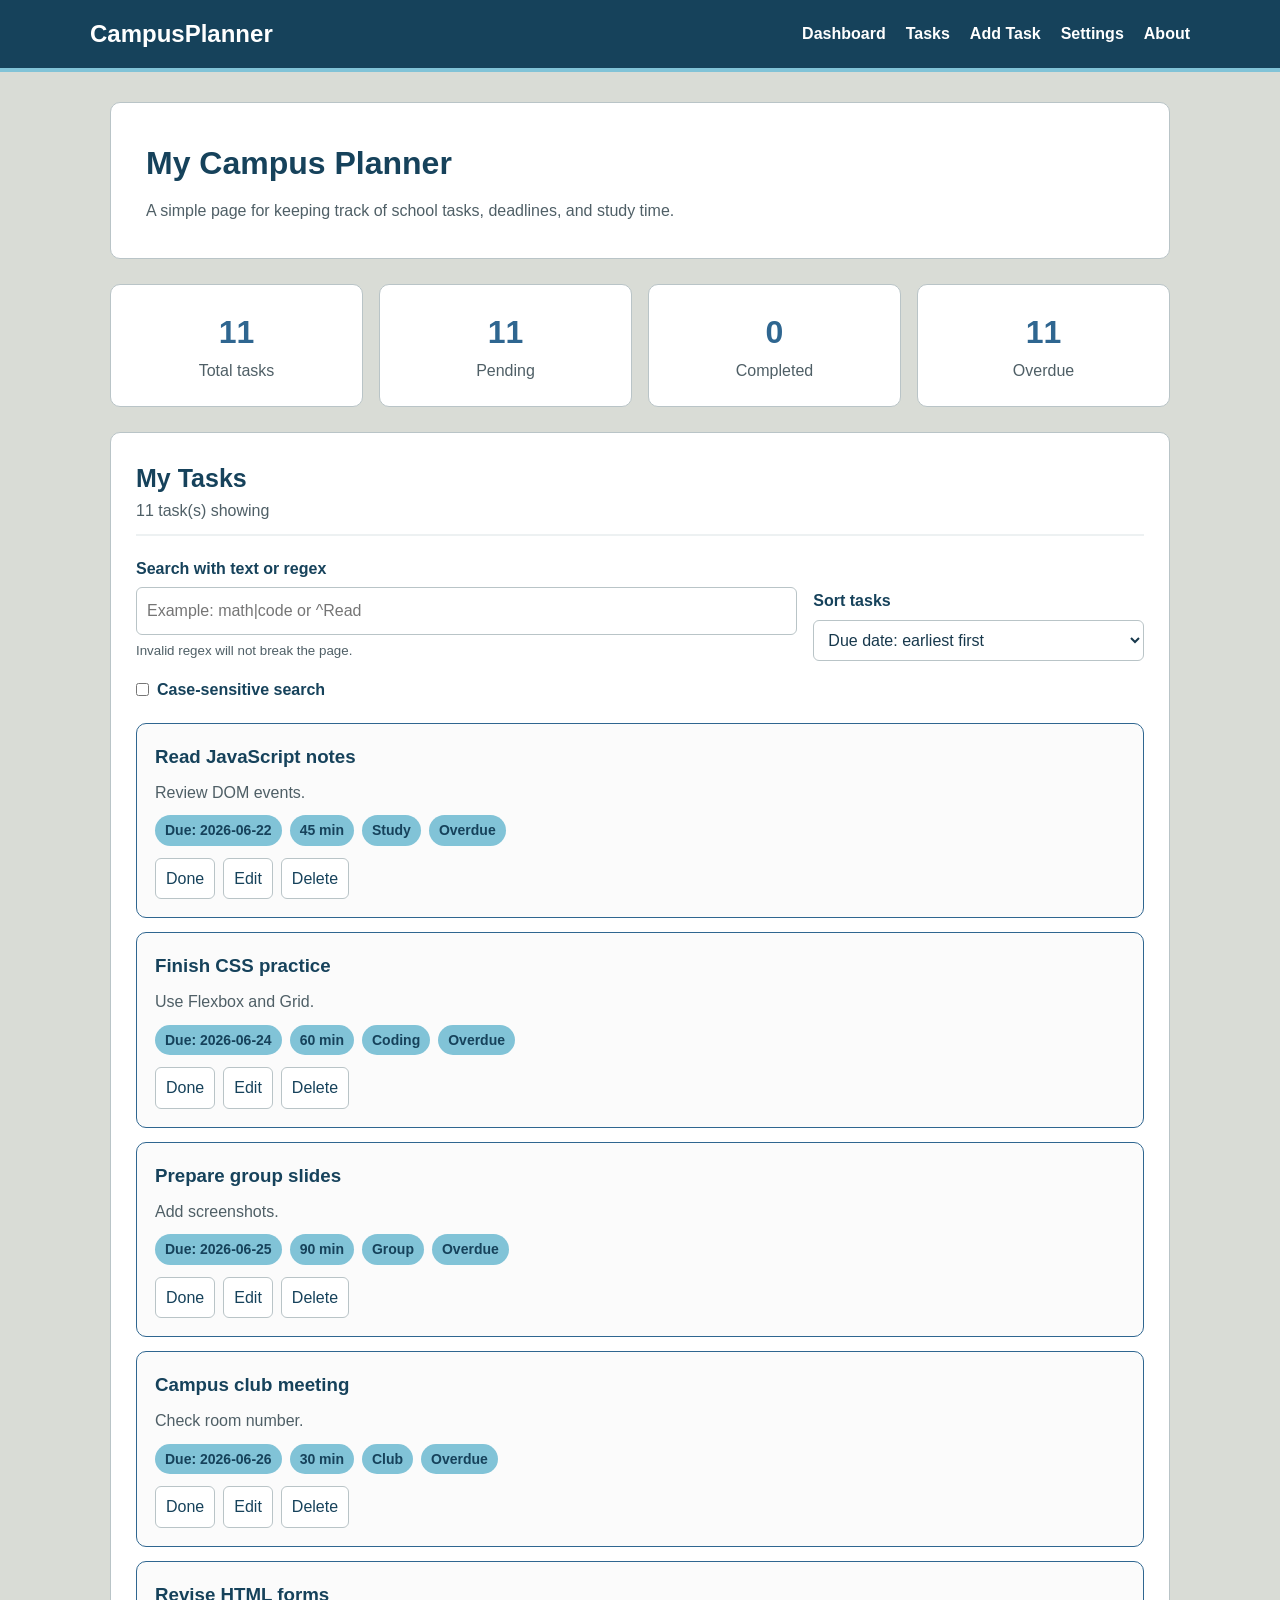
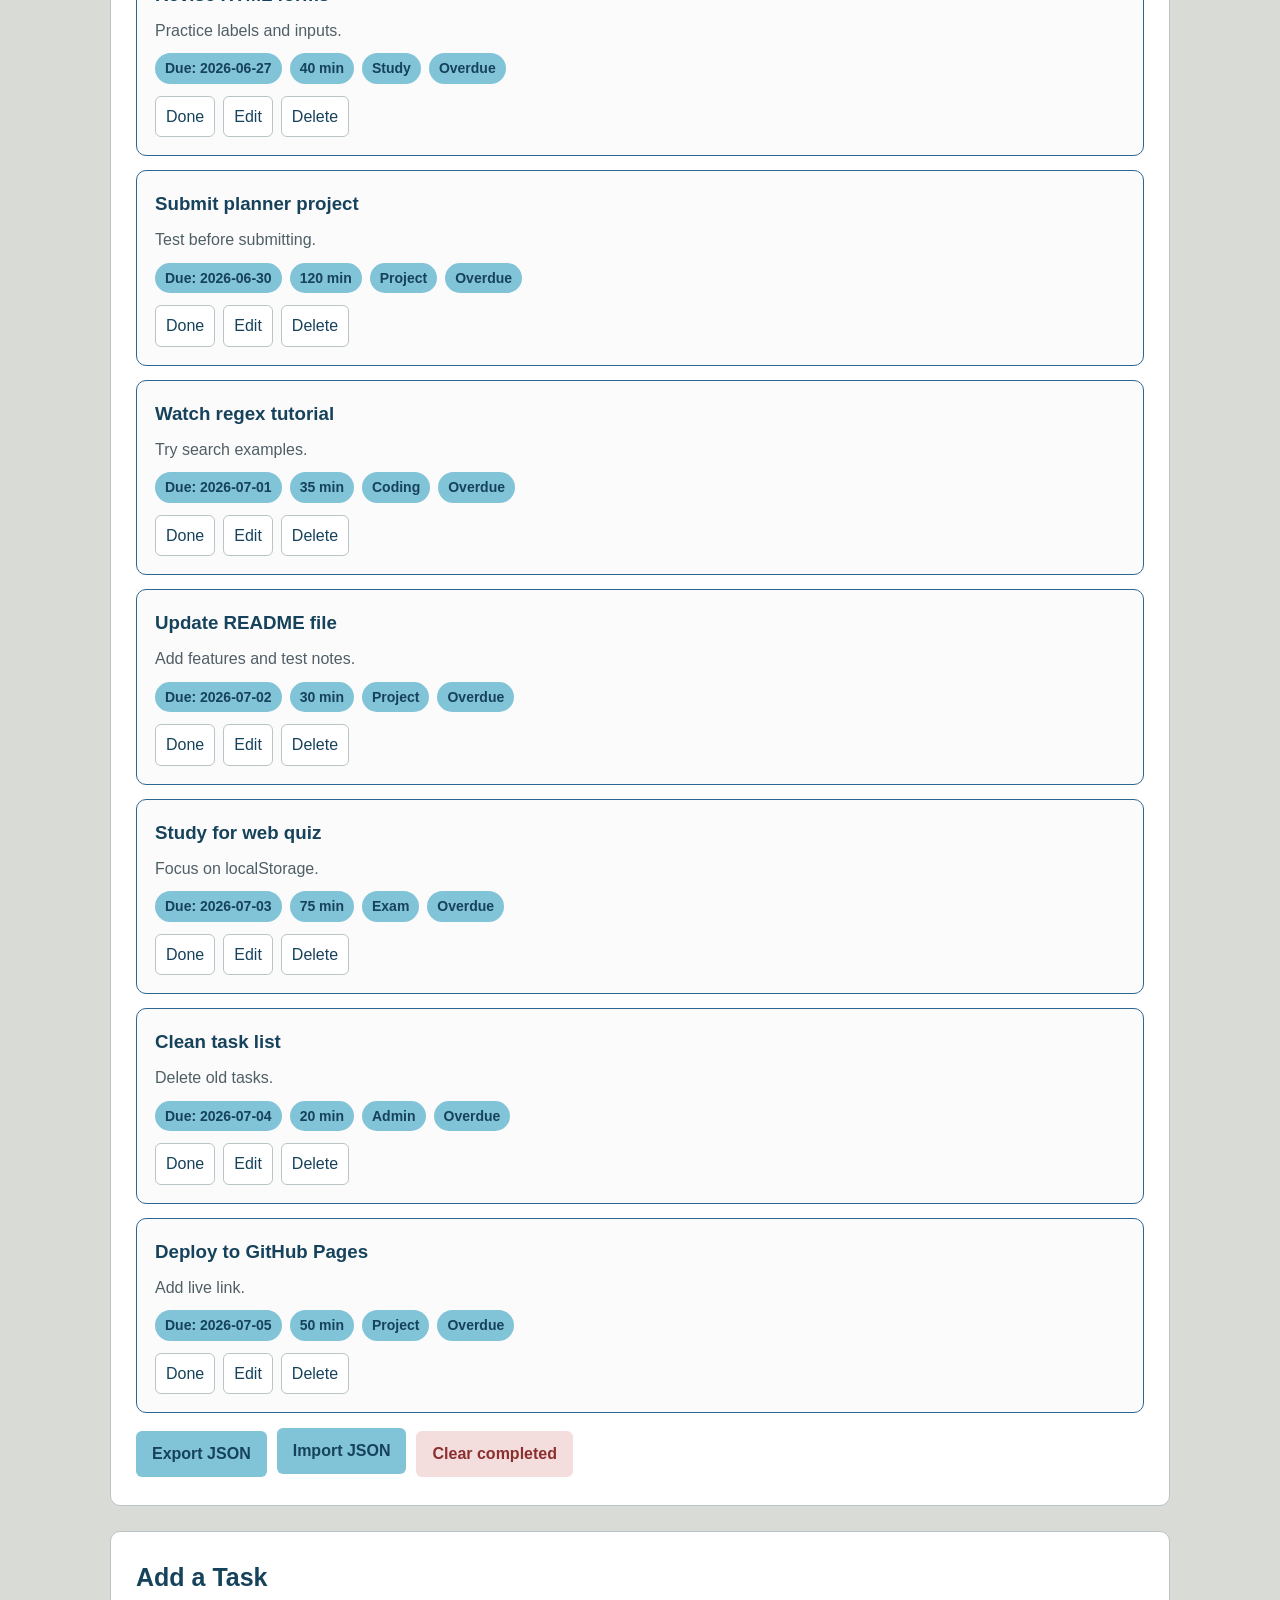
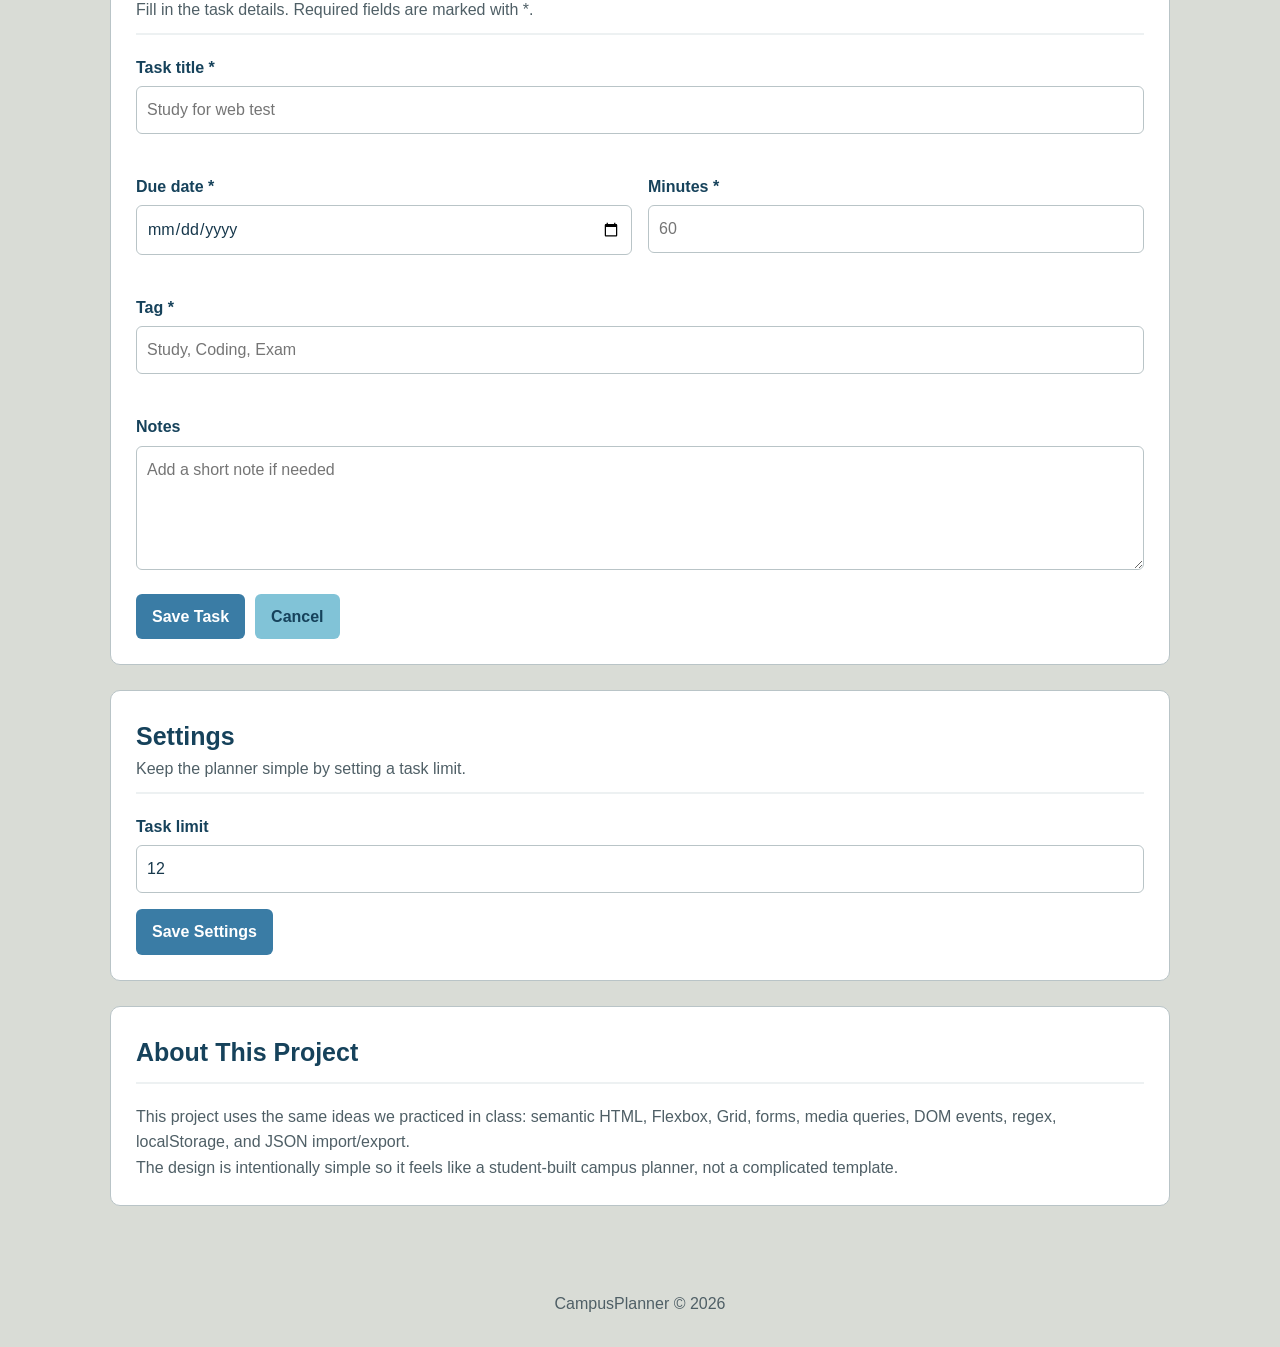
==== index.html @ 66c6c23c "Final project" ====
<!DOCTYPE html>
<html lang="en">
<head>
  <meta charset="UTF-8">
  <meta name="viewport" content="width=device-width, initial-scale=1.0">
  <title>CampusPlanner</title>
  <link rel="stylesheet" href="styles/main.css">
  <script defer src="scripts/app.js"></script>
</head>
<body>
  <a class="skip-link" href="#main-content">Skip to main content</a>

  <header>
    <nav>
      <h1>CampusPlanner</h1>
      <button class="menu-button" id="menuButton" aria-label="Open navigation" aria-expanded="false">☰</button>
      <ul id="mainMenu">
        <li><a class="nav-link" href="#dashboard">Dashboard</a></li>
        <li><a class="nav-link" href="#tasks">Tasks</a></li>
        <li><a class="nav-link" href="#add-task">Add Task</a></li>
        <li><a class="nav-link" href="#settings">Settings</a></li>
        <li><a class="nav-link" href="#about">About</a></li>
      </ul>
    </nav>
  </header>

  <main id="main-content">
    <p class="screen-reader-only" id="messageBox" aria-live="polite"></p>

    <section class="hero" id="dashboard">
      <h2>My Campus Planner</h2>
      <p>A simple page for keeping track of school tasks, deadlines, and study time.</p>
    </section>

    <section class="stats-grid" aria-label="Task summary">
      <article class="stat-card">
        <h3 id="totalTasks">0</h3>
        <p>Total tasks</p>
      </article>
      <article class="stat-card">
        <h3 id="pendingTasks">0</h3>
        <p>Pending</p>
      </article>
      <article class="stat-card">
        <h3 id="completedTasks">0</h3>
        <p>Completed</p>
      </article>
      <article class="stat-card">
        <h3 id="overdueTasks">0</h3>
        <p>Overdue</p>
      </article>
    </section>

    <p class="notice hidden" id="limitNotice" role="alert"></p>

    <section class="card" id="tasks">
      <div class="section-title">
        <h2>My Tasks</h2>
        <p id="taskCount">No tasks yet.</p>
      </div>

      <div class="tools">
        <div>
          <label for="searchInput">Search with text or regex</label>
          <input id="searchInput" type="text" placeholder="Example: math|code or ^Read">
          <small id="searchHelp">Invalid regex will not break the page.</small>
        </div>

        <div>
          <label for="sortSelect">Sort tasks</label>
          <select id="sortSelect">
            <option value="dateAsc">Due date: earliest first</option>
            <option value="dateDesc">Due date: latest first</option>
            <option value="titleAsc">Title: A to Z</option>
            <option value="durationAsc">Duration: shortest first</option>
          </select>
        </div>

        <label class="checkbox-line">
          <input id="caseCheck" type="checkbox">
          Case-sensitive search
        </label>
      </div>

      <div class="task-list" id="taskList"></div>

      <div class="button-row">
        <button class="secondary-button" id="exportButton" type="button">Export JSON</button>
        <label class="secondary-button file-label" for="importFile">Import JSON</label>
        <input class="screen-reader-only" id="importFile" type="file" accept=".json,application/json">
        <button class="danger-button" id="clearDoneButton" type="button">Clear completed</button>
      </div>
    </section>

    <section class="card" id="add-task">
      <div class="section-title">
        <h2 id="formHeading">Add a Task</h2>
        <p>Fill in the task details. Required fields are marked with *.</p>
      </div>

      <form id="taskForm" novalidate>
        <input id="editId" type="hidden">

        <div class="form-group">
          <label for="titleInput">Task title *</label>
          <input id="titleInput" type="text" placeholder="Study for web test">
          <span class="error-text" id="titleError"></span>
        </div>

        <div class="form-row">
          <div class="form-group">
            <label for="dateInput">Due date *</label>
            <input id="dateInput" type="date">
            <span class="error-text" id="dateError"></span>
          </div>

          <div class="form-group">
            <label for="durationInput">Minutes *</label>
            <input id="durationInput" type="number" min="15" max="600" placeholder="60">
            <span class="error-text" id="durationError"></span>
          </div>
        </div>

        <div class="form-group">
          <label for="tagInput">Tag *</label>
          <input id="tagInput" type="text" placeholder="Study, Coding, Exam">
          <span class="error-text" id="tagError"></span>
        </div>

        <div class="form-group">
          <label for="notesInput">Notes</label>
          <textarea id="notesInput" rows="4" placeholder="Add a short note if needed"></textarea>
        </div>

        <div class="button-row">
          <button class="main-button" id="saveButton" type="submit">Save Task</button>
          <button class="secondary-button" id="cancelEditButton" type="button">Cancel</button>
        </div>
      </form>
    </section>

    <section class="card" id="settings">
      <div class="section-title">
        <h2>Settings</h2>
        <p>Keep the planner simple by setting a task limit.</p>
      </div>

      <form id="settingsForm">
        <div class="form-group">
          <label for="taskLimitInput">Task limit</label>
          <input id="taskLimitInput" type="number" min="3" max="30" value="12">
        </div>
        <button class="main-button" type="submit">Save Settings</button>
      </form>
    </section>

    <section class="card" id="about">
      <div class="section-title">
        <h2>About This Project</h2>
      </div>
      <p>This project uses the same ideas we practiced in class: semantic HTML, Flexbox, Grid, forms, media queries, DOM events, regex, localStorage, and JSON import/export.</p>
      <p>The design is intentionally simple so it feels like a student-built campus planner, not a complicated template.</p>
    </section>
  </main>

  <footer>
    <p>CampusPlanner &copy; 2026</p>
  </footer>
</body>
</html>
---- styles/main.css ----
:root {
  --baltic-blue: #2f6690ff;
  --cerulean: #3a7ca5ff;
  --alabaster-grey: #d9dcd6ff;
  --yale-blue: #16425bff;
  --sky-blue-light: #81c3d7ff;

  --main-color: var(--yale-blue);
  --second-color: var(--baltic-blue);
  --button-color: var(--cerulean);
  --page-bg: var(--alabaster-grey);
  --highlight-color: var(--sky-blue-light);
  --card-bg: #ffffff;
  --text-color: #17384c;
  --soft-text: #4f5f66;
  --line-color: #b9c4c7;
  --danger-color: #8b2f2f;
  --radius: 10px;
}

* {
  margin: 0;
  padding: 0;
  box-sizing: border-box;
}

html {
  scroll-behavior: smooth;
  scroll-padding-top: 90px;
}

body {
  font-family: Arial, Helvetica, sans-serif;
  line-height: 1.6;
  background-color: var(--page-bg);
  color: var(--text-color);
}

button,
input,
select,
textarea {
  font: inherit;
}

button,
a {
  cursor: pointer;
}

p {
  color: var(--soft-text);
}

.skip-link {
  position: absolute;
  top: -100px;
  left: 15px;
  background-color: var(--main-color);
  color: white;
  padding: 10px 14px;
  border-radius: 6px;
  z-index: 200;
}

.skip-link:focus {
  top: 12px;
}

.screen-reader-only {
  position: absolute;
  width: 1px;
  height: 1px;
  overflow: hidden;
  clip: rect(0, 0, 0, 0);
  white-space: nowrap;
}

.hidden {
  display: none;
}

:focus-visible {
  outline: 3px solid var(--highlight-color);
  outline-offset: 3px;
}

header {
  background-color: var(--main-color);
  padding: 15px 5%;
  position: sticky;
  top: 0;
  z-index: 100;
  border-bottom: 4px solid var(--highlight-color);
}

nav {
  max-width: 1100px;
  margin: 0 auto;
  display: flex;
  justify-content: space-between;
  align-items: center;
  gap: 20px;
}

nav h1 {
  color: white;
  font-size: 24px;
}

nav ul {
  list-style: none;
  display: flex;
  gap: 20px;
}

nav a {
  color: white;
  text-decoration: none;
  font-weight: bold;
}

nav a:hover,
nav a.active {
  color: var(--highlight-color);
  text-decoration: underline;
}

.menu-button {
  display: none;
  background: none;
  border: 1px solid white;
  color: white;
  padding: 4px 10px;
  border-radius: 6px;
  font-size: 22px;
}

main {
  max-width: 1100px;
  margin: 0 auto;
  padding: 30px 20px;
}

.hero,
.card,
.stat-card {
  background-color: var(--card-bg);
  border: 1px solid var(--line-color);
  border-radius: var(--radius);
}

.hero {
  padding: 35px;
  margin-bottom: 25px;
}

.hero h2 {
  color: var(--main-color);
  font-size: 32px;
  margin-bottom: 8px;
}

.stats-grid {
  display: grid;
  grid-template-columns: repeat(4, 1fr);
  gap: 16px;
  margin-bottom: 25px;
}

.stat-card {
  padding: 22px;
  text-align: center;
}

.stat-card h3 {
  color: var(--second-color);
  font-size: 32px;
}

.card {
  padding: 25px;
  margin-bottom: 25px;
}

.section-title {
  margin-bottom: 20px;
  border-bottom: 2px solid #edf1f2;
  padding-bottom: 10px;
}

.section-title h2 {
  color: var(--main-color);
  font-size: 25px;
}

.tools {
  display: grid;
  grid-template-columns: 2fr 1fr;
  gap: 16px;
  align-items: end;
  margin-bottom: 20px;
}

label {
  display: block;
  font-weight: bold;
  color: var(--main-color);
  margin-bottom: 6px;
}

input,
select,
textarea {
  width: 100%;
  border: 1px solid var(--line-color);
  border-radius: 6px;
  padding: 10px;
  background-color: white;
  color: var(--text-color);
}

small {
  display: block;
  color: var(--soft-text);
  margin-top: 5px;
}

.checkbox-line {
  display: flex;
  align-items: center;
  gap: 8px;
  margin-bottom: 0;
}

.checkbox-line input {
  width: auto;
}

.form-row {
  display: grid;
  grid-template-columns: 1fr 1fr;
  gap: 16px;
}

.form-group {
  margin-bottom: 16px;
}

.error-text {
  display: block;
  min-height: 20px;
  color: var(--danger-color);
  font-size: 14px;
  margin-top: 4px;
}

.input-error {
  border-color: var(--danger-color);
}

.button-row {
  display: flex;
  flex-wrap: wrap;
  gap: 10px;
  align-items: center;
  margin-top: 15px;
}

.main-button,
.secondary-button,
.danger-button {
  border: none;
  border-radius: 6px;
  padding: 10px 16px;
  font-weight: bold;
  text-decoration: none;
  display: inline-block;
}

.main-button {
  background-color: var(--button-color);
  color: white;
}

.main-button:hover {
  background-color: var(--second-color);
}

.secondary-button {
  background-color: var(--highlight-color);
  color: var(--main-color);
}

.secondary-button:hover {
  background-color: #b5deea;
}

.danger-button {
  background-color: #f4dddd;
  color: var(--danger-color);
}

.notice {
  background-color: var(--highlight-color);
  color: var(--main-color);
  border: 1px solid var(--cerulean);
  padding: 12px 16px;
  border-radius: var(--radius);
  margin-bottom: 20px;
  font-weight: bold;
}

.task-list {
  display: grid;
  gap: 14px;
}

.task-card {
  border: 1px solid var(--line-color);
  border-radius: var(--radius);
  padding: 18px;
  background-color: #fbfbfb;
}

.task-card.done {
  background-color: #eef6f8;
}

.task-card.overdue {
  border-color: var(--baltic-blue);
}

.task-card h3 {
  color: var(--main-color);
  margin-bottom: 8px;
}

.task-card.done h3 {
  text-decoration: line-through;
}

.task-info {
  display: flex;
  flex-wrap: wrap;
  gap: 8px;
  margin: 10px 0;
}

.task-info span,
.tag {
  background-color: var(--highlight-color);
  color: var(--main-color);
  padding: 4px 10px;
  border-radius: 20px;
  font-size: 14px;
  font-weight: bold;
}

.task-actions {
  display: flex;
  flex-wrap: wrap;
  gap: 8px;
  margin-top: 12px;
}

.task-actions button {
  border: 1px solid var(--line-color);
  background-color: white;
  color: var(--main-color);
  border-radius: 6px;
  padding: 7px 10px;
}

.task-actions button:hover {
  background-color: var(--highlight-color);
}

mark {
  background-color: var(--highlight-color);
  color: var(--main-color);
  padding: 0 2px;
}

footer {
  text-align: center;
  padding: 30px 20px;
}

@media screen and (max-width: 768px) {
  nav {
    align-items: flex-start;
  }

  .menu-button {
    display: block;
  }

  nav ul {
    display: none;
    position: absolute;
    top: 62px;
    right: 5%;
    left: 5%;
    background-color: var(--main-color);
    border: 1px solid var(--highlight-color);
    border-radius: var(--radius);
    padding: 15px;
    flex-direction: column;
  }

  nav ul.open {
    display: flex;
  }

  .stats-grid,
  .tools,
  .form-row {
    grid-template-columns: 1fr;
  }

  .hero {
    padding: 25px;
  }

  .hero h2 {
    font-size: 26px;
  }
}

@media screen and (max-width: 520px) {
  main {
    padding: 20px 12px;
  }

  .card,
  .hero,
  .stat-card {
    padding: 18px;
  }
}
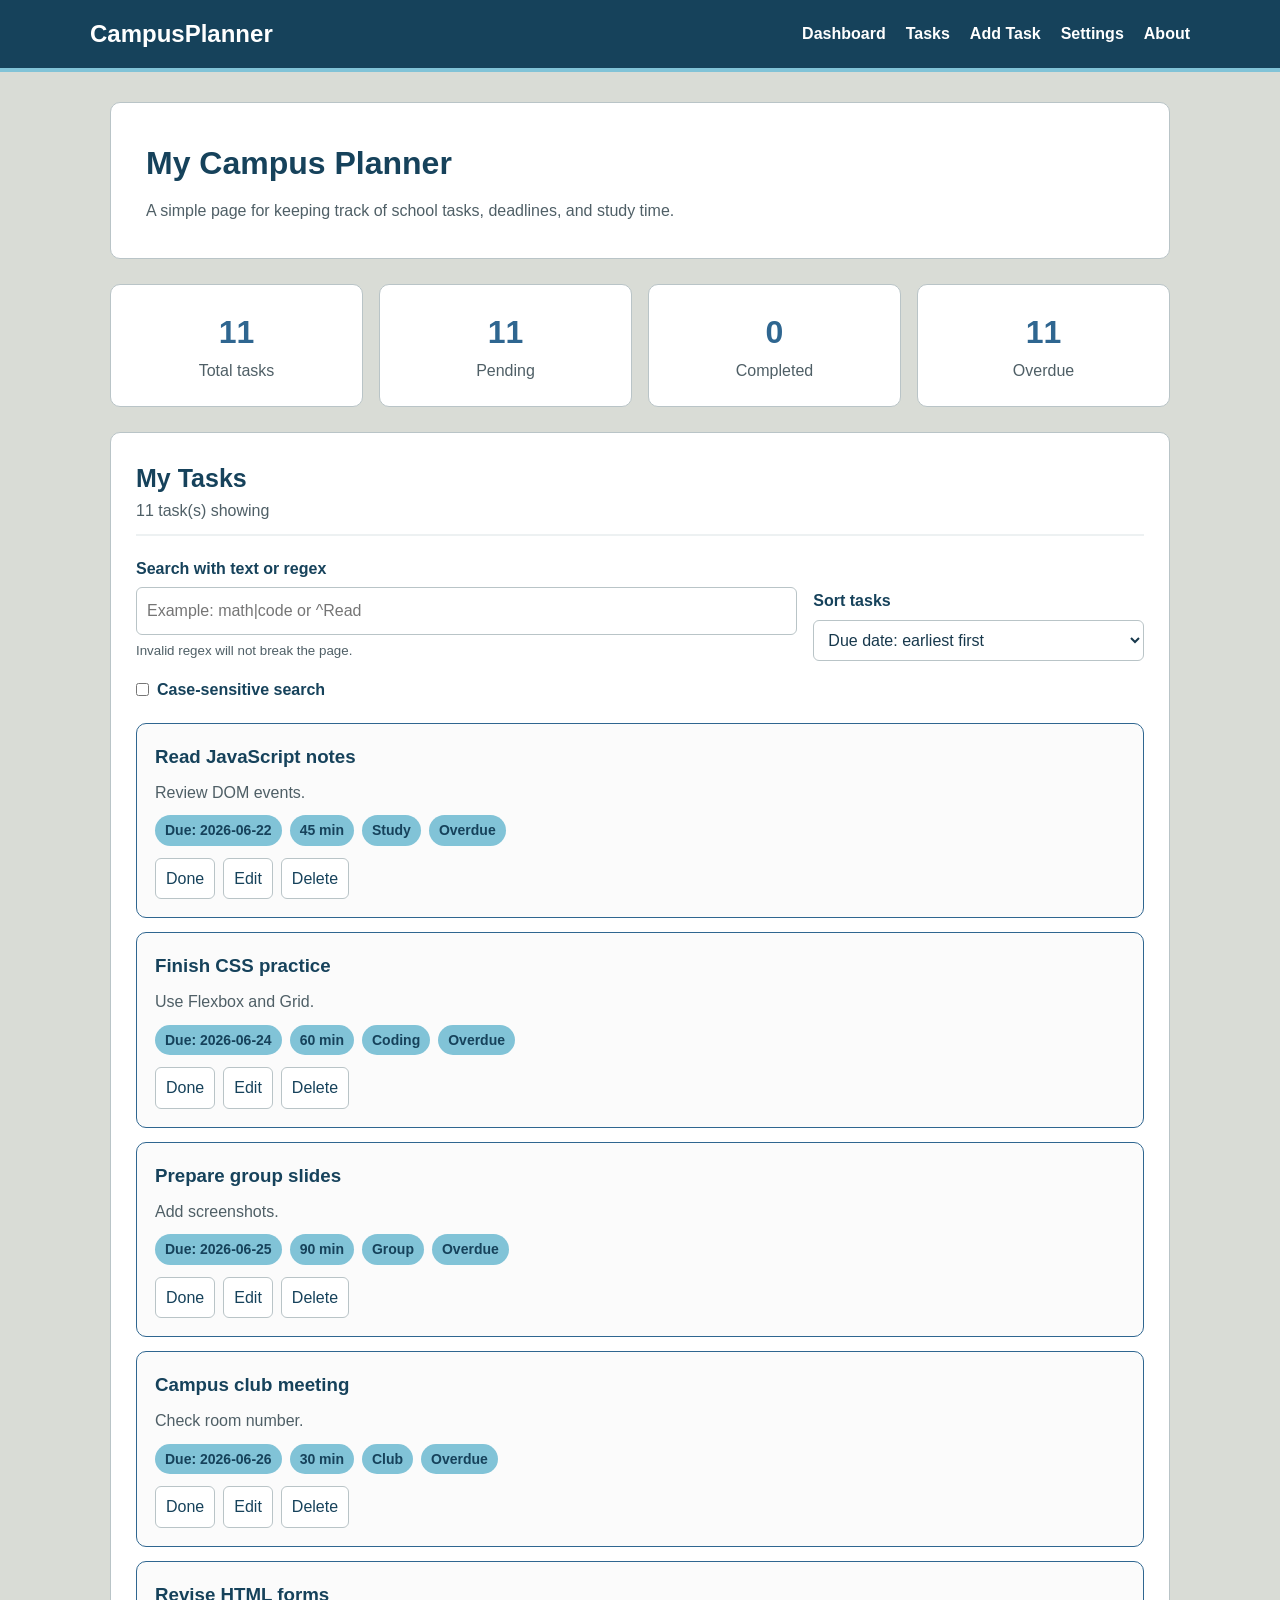
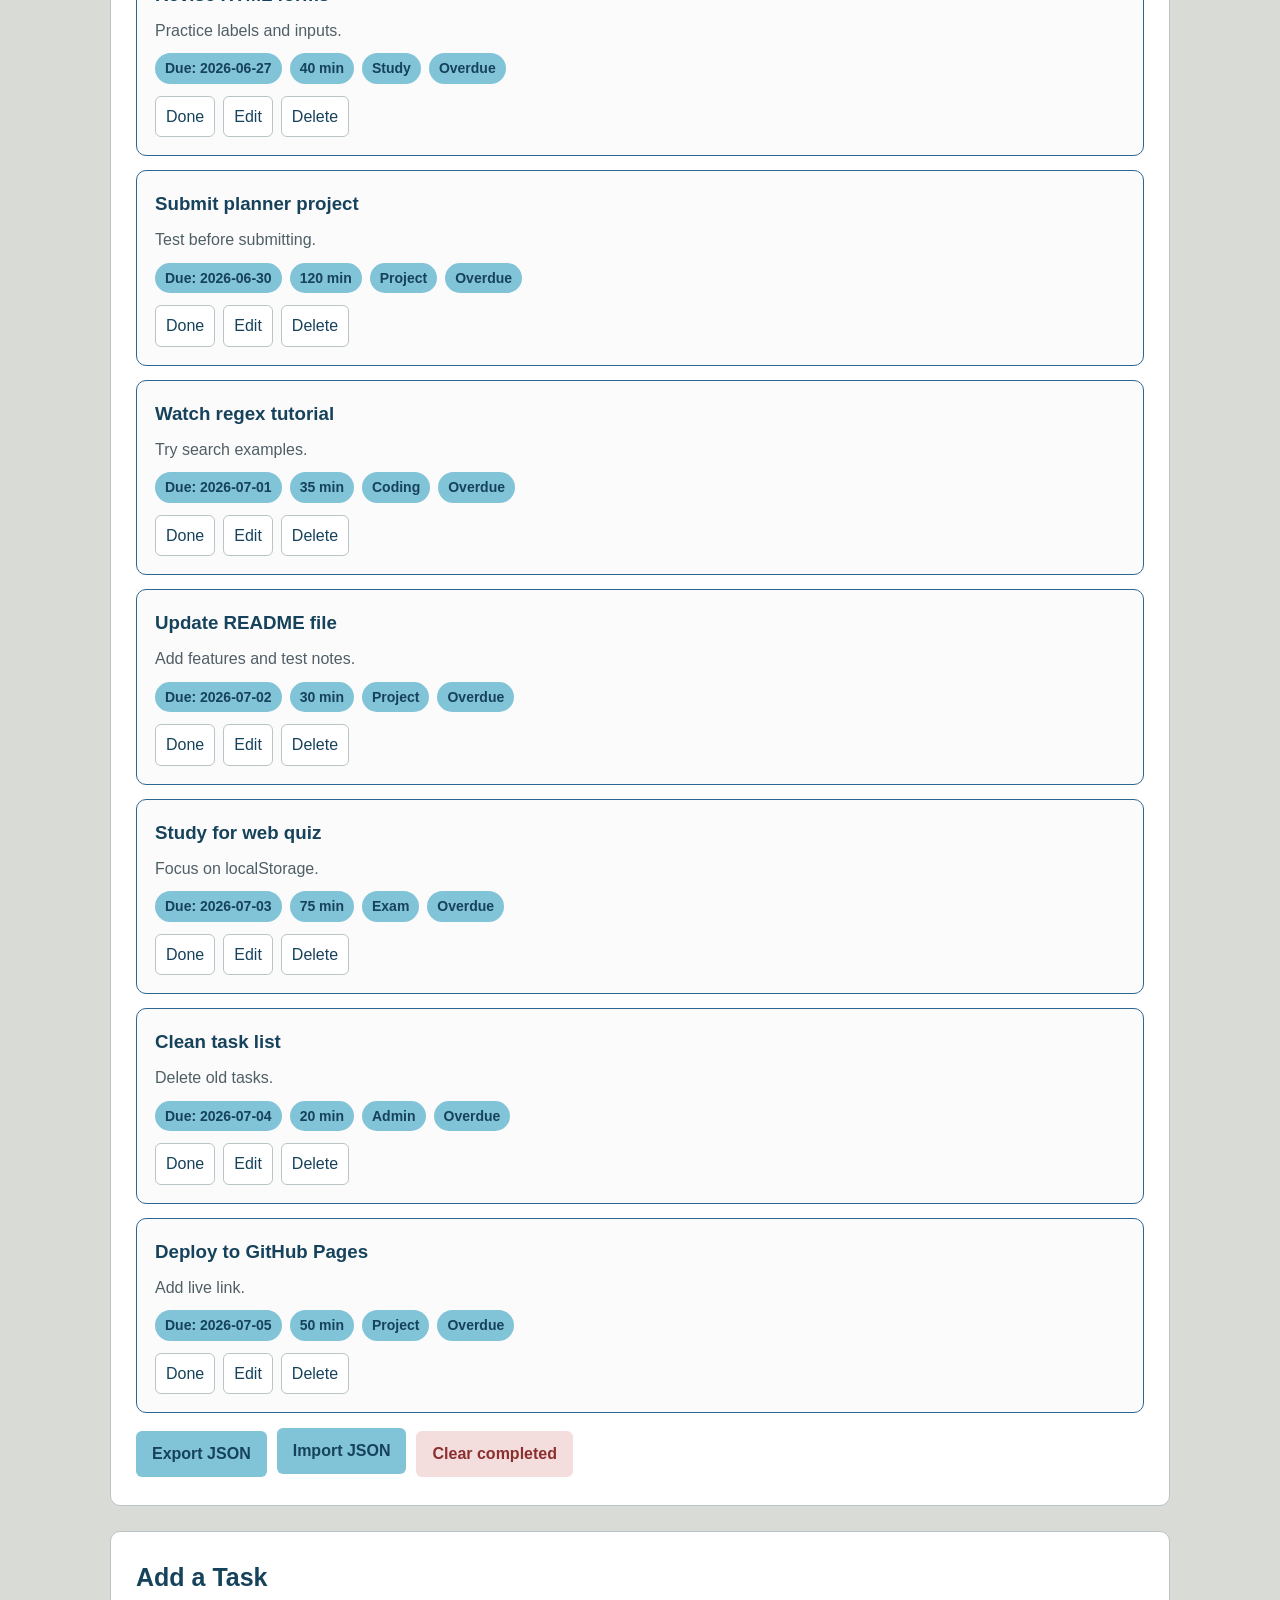
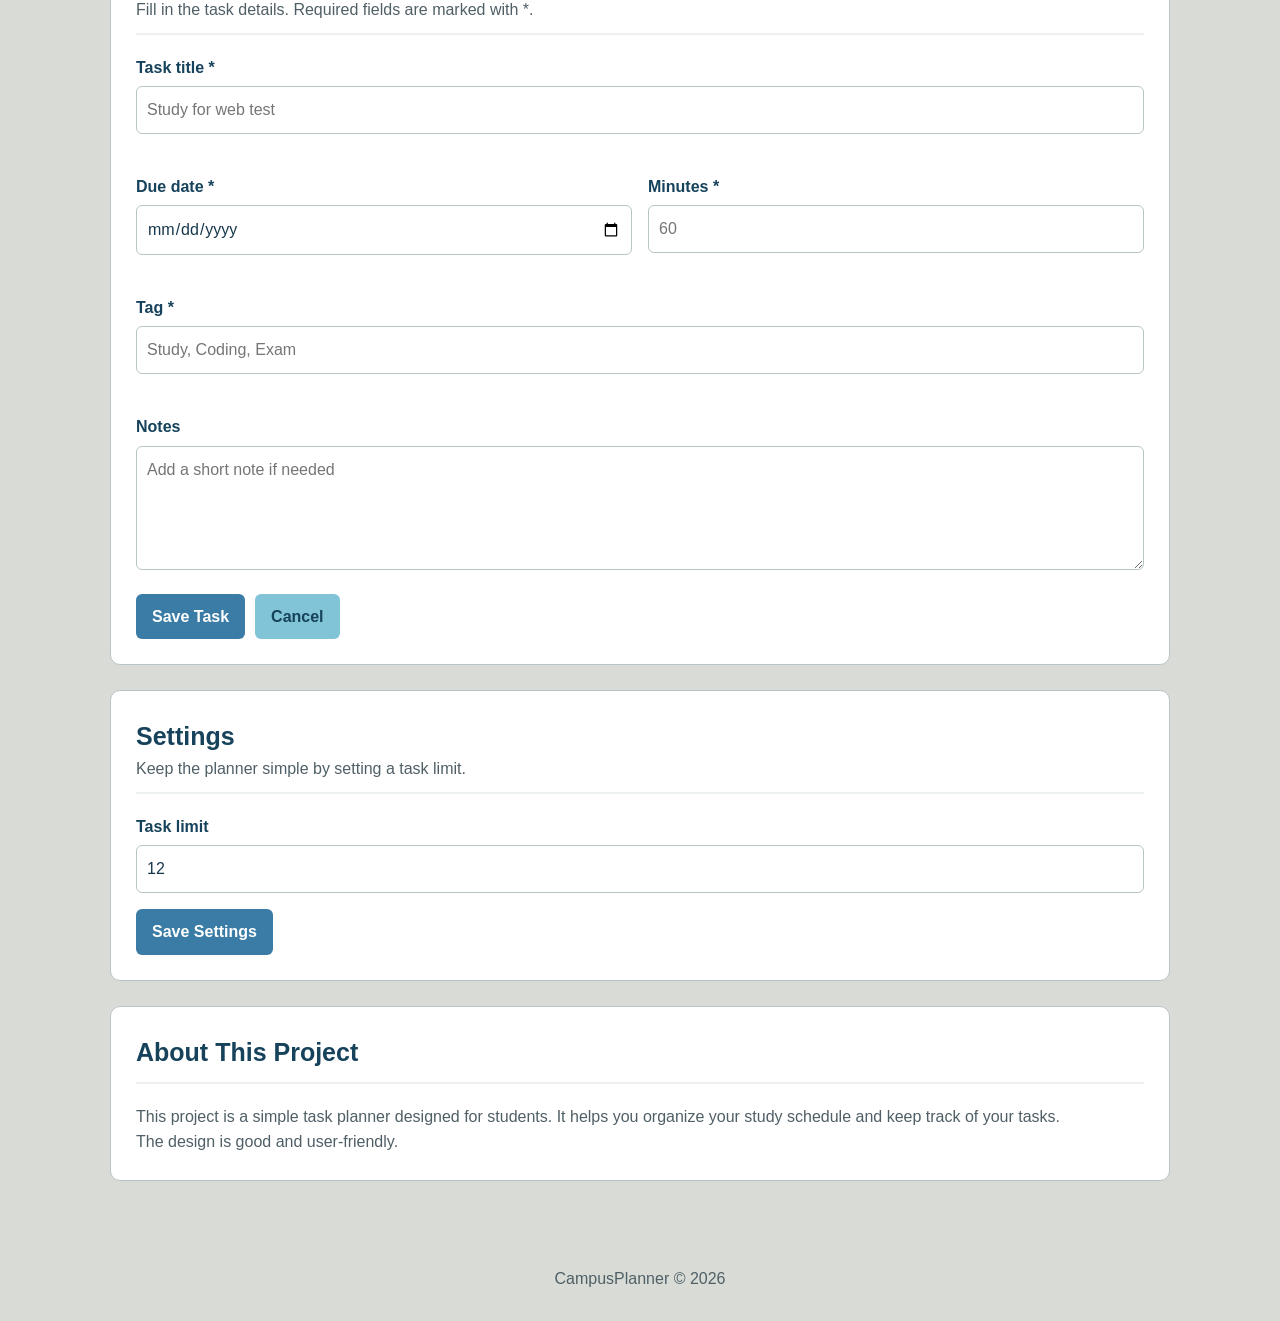
==== commit dfe94a5d: "Error fix" ====
--- a/index.html
+++ b/index.html
@@ -158,8 +158,8 @@
       <div class="section-title">
         <h2>About This Project</h2>
       </div>
-      <p>This project uses the same ideas we practiced in class: semantic HTML, Flexbox, Grid, forms, media queries, DOM events, regex, localStorage, and JSON import/export.</p>
-      <p>The design is intentionally simple so it feels like a student-built campus planner, not a complicated template.</p>
+      <p>This project is a simple task planner designed for students. It helps you organize your study schedule and keep track of your tasks.</p>
+      <p>The design is good and user-friendly.</p>
     </section>
   </main>
 
